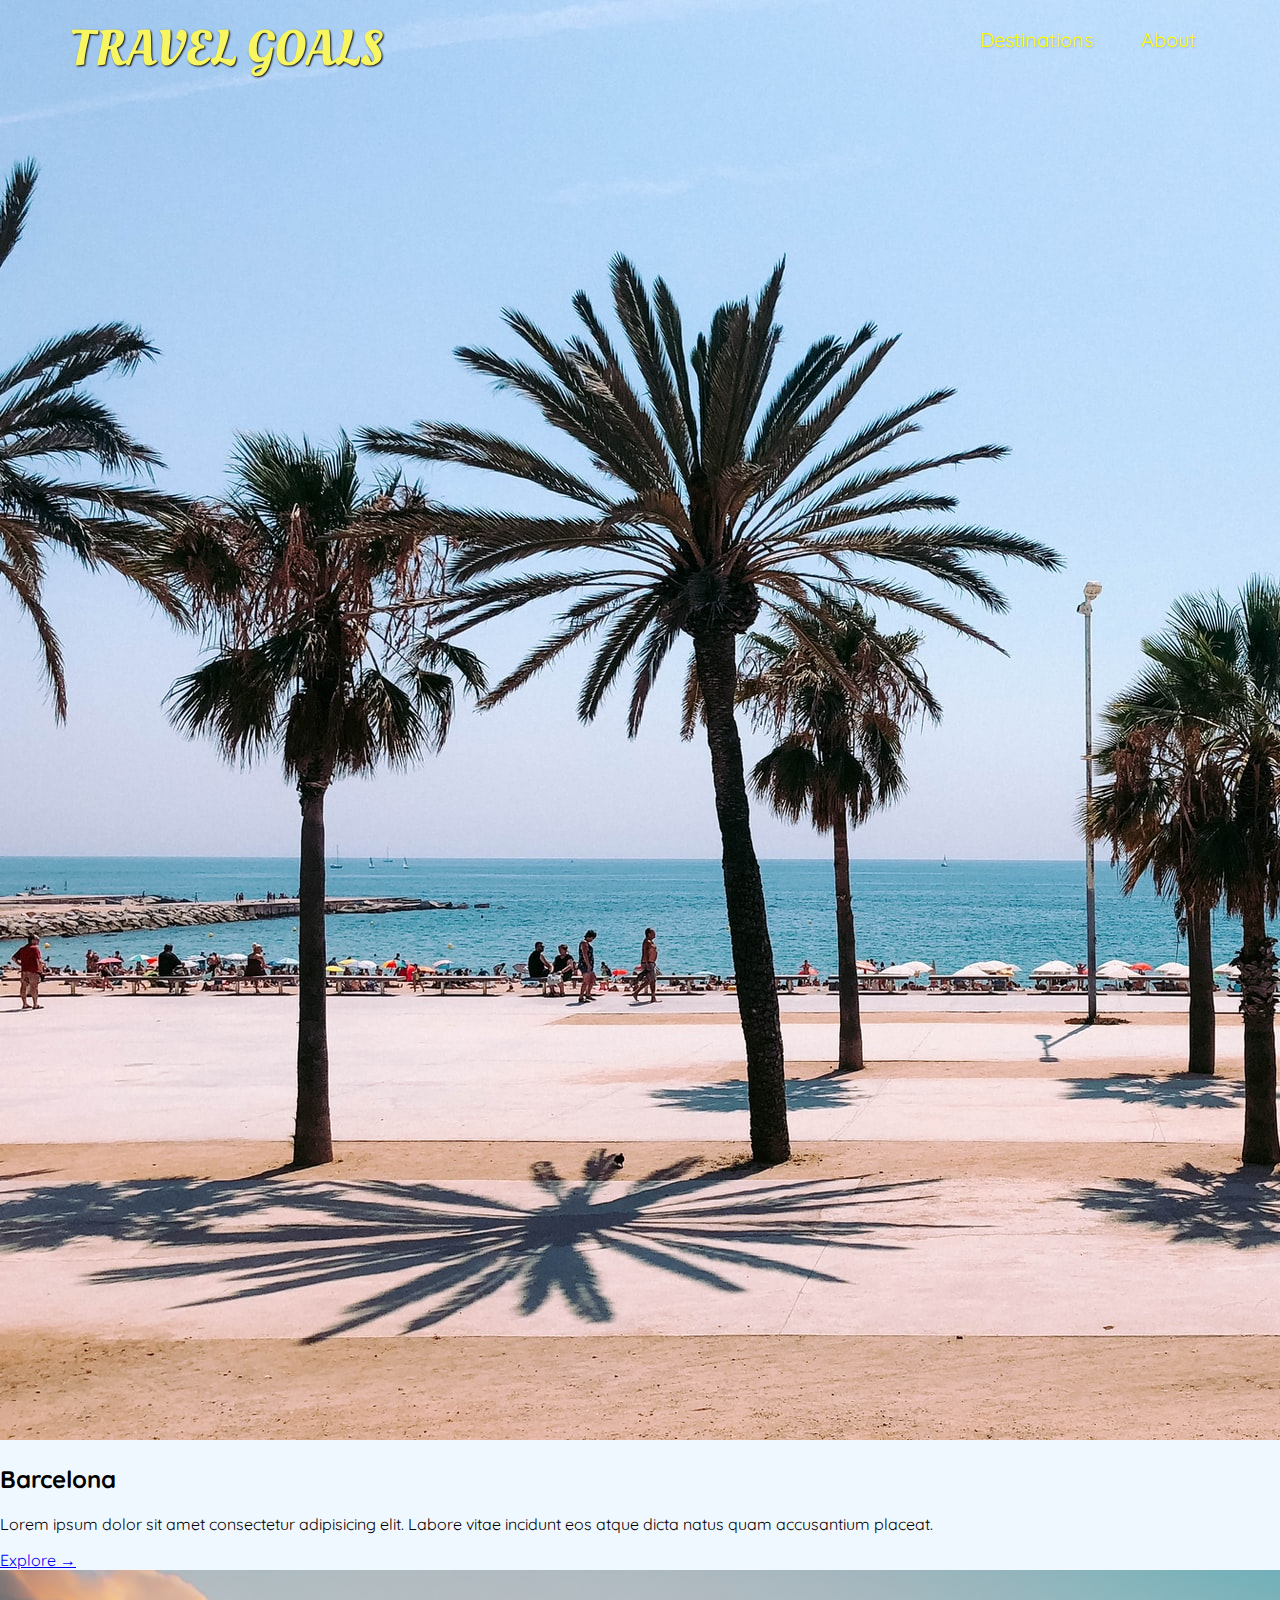
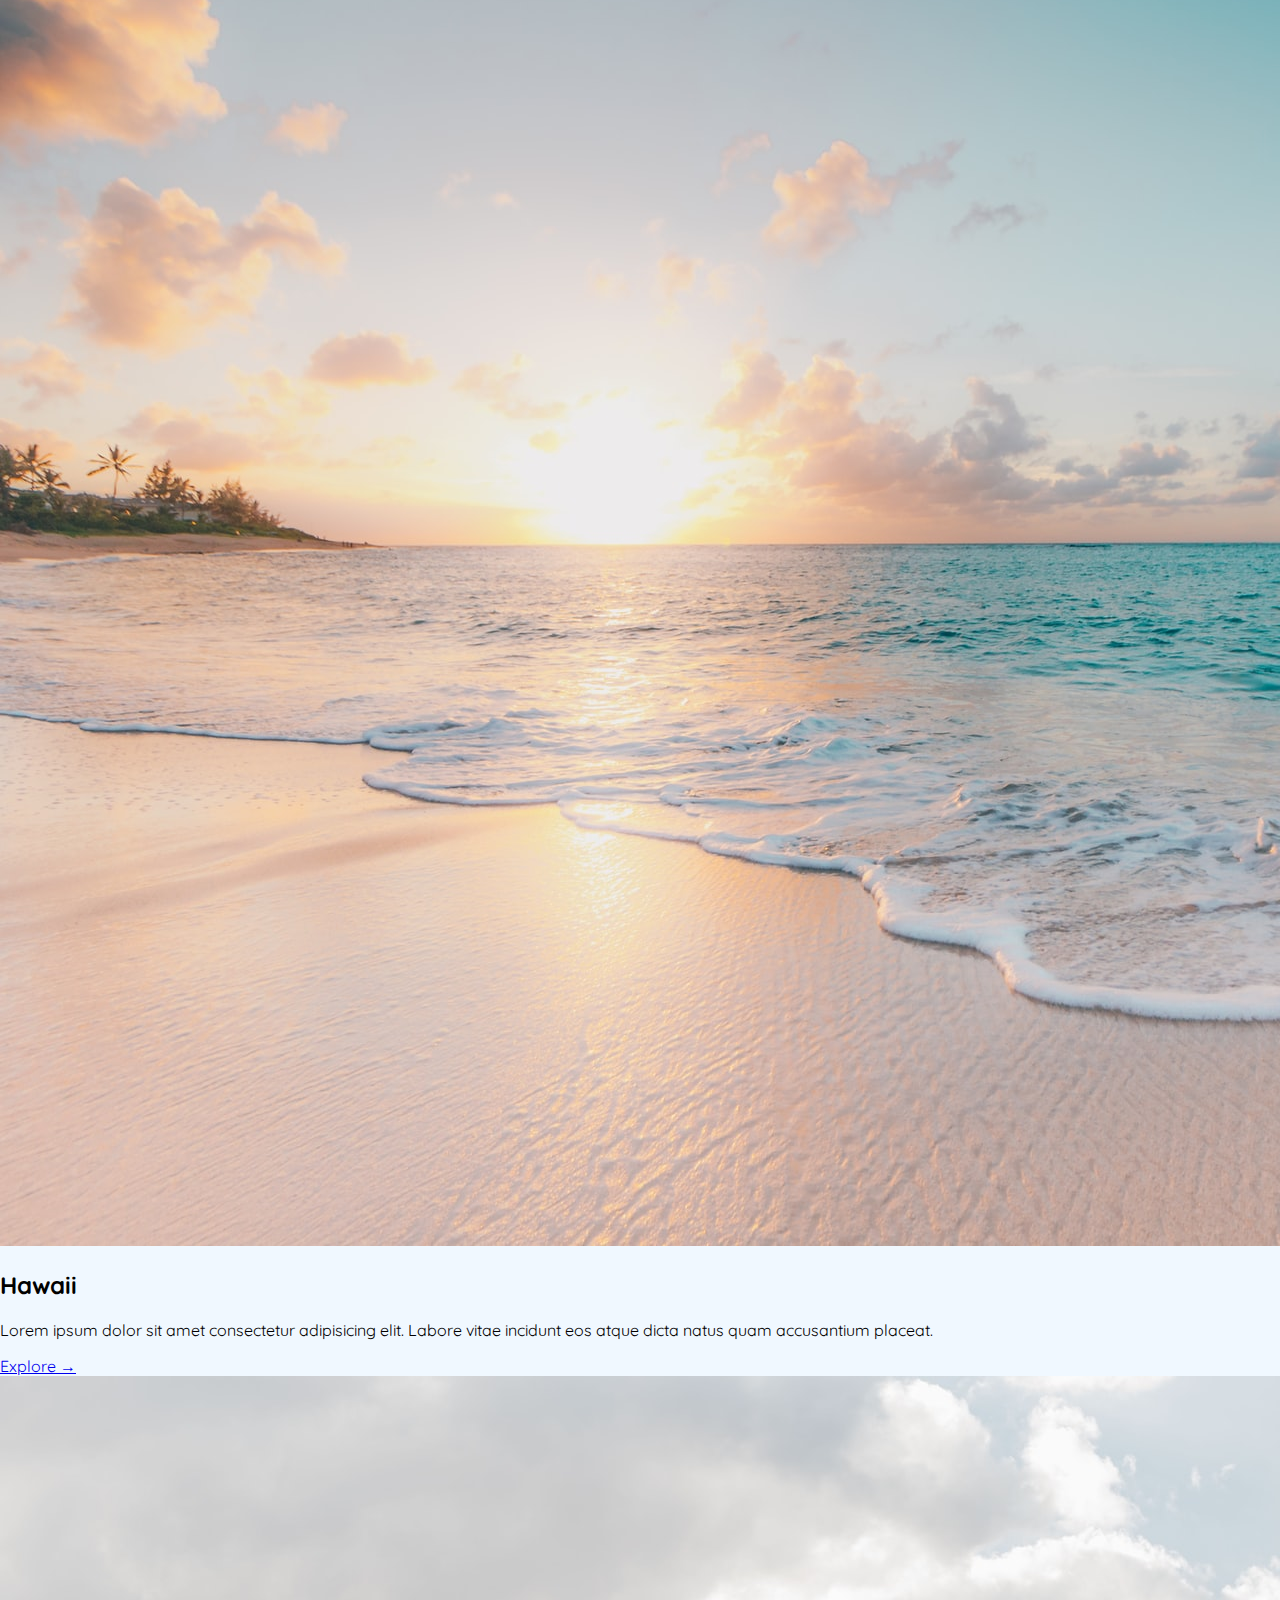
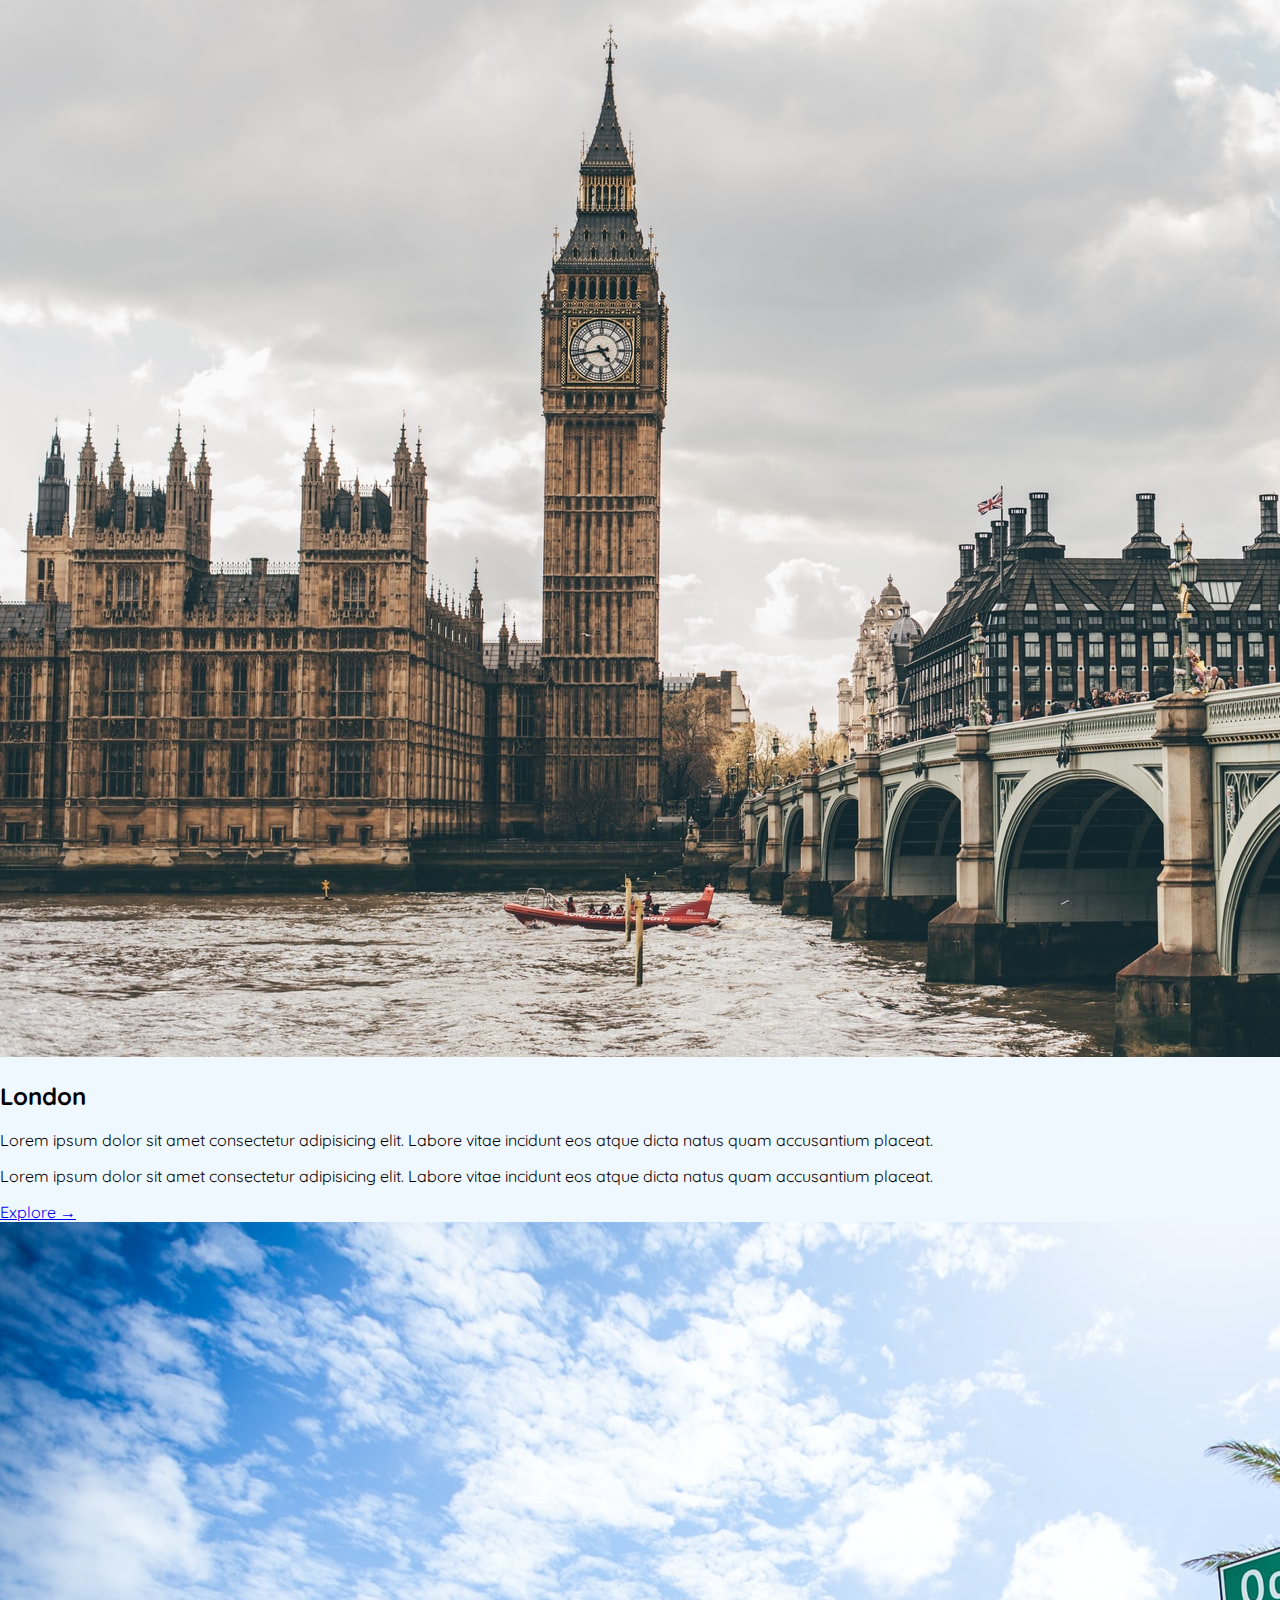
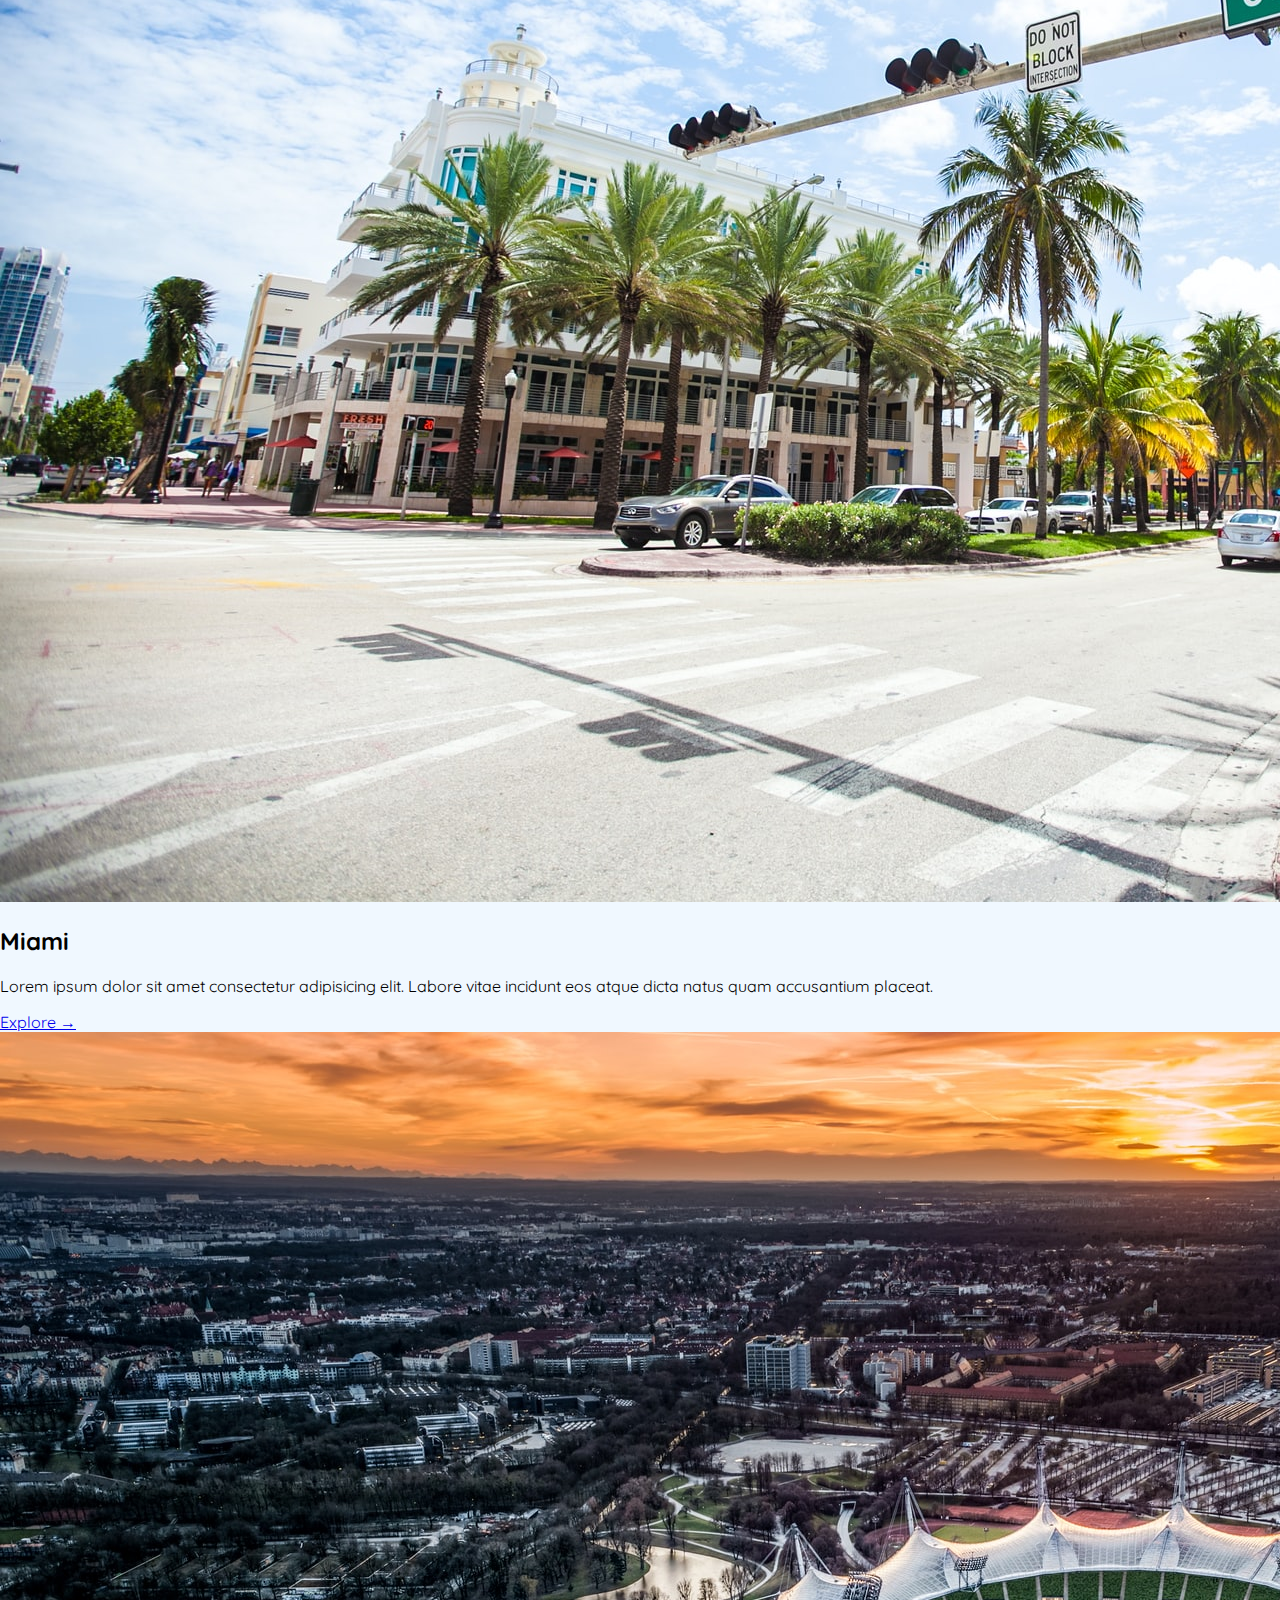
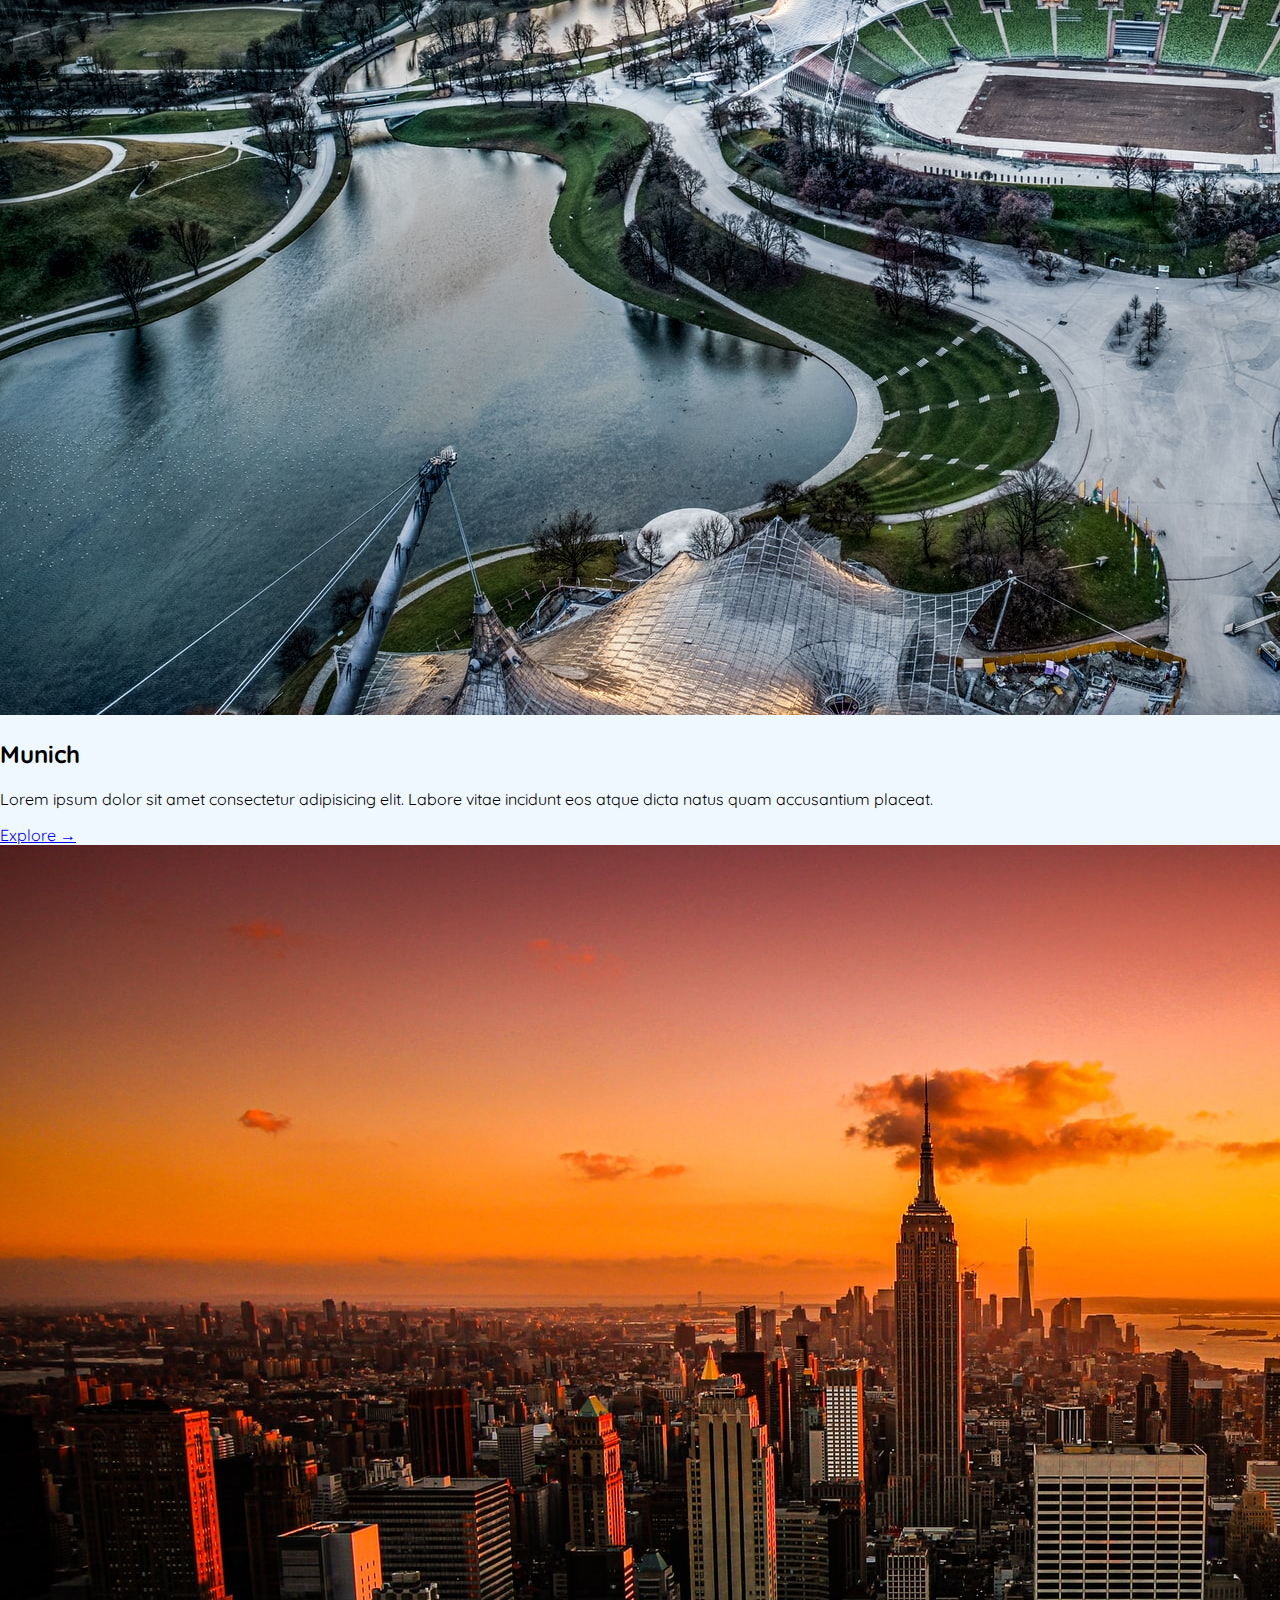
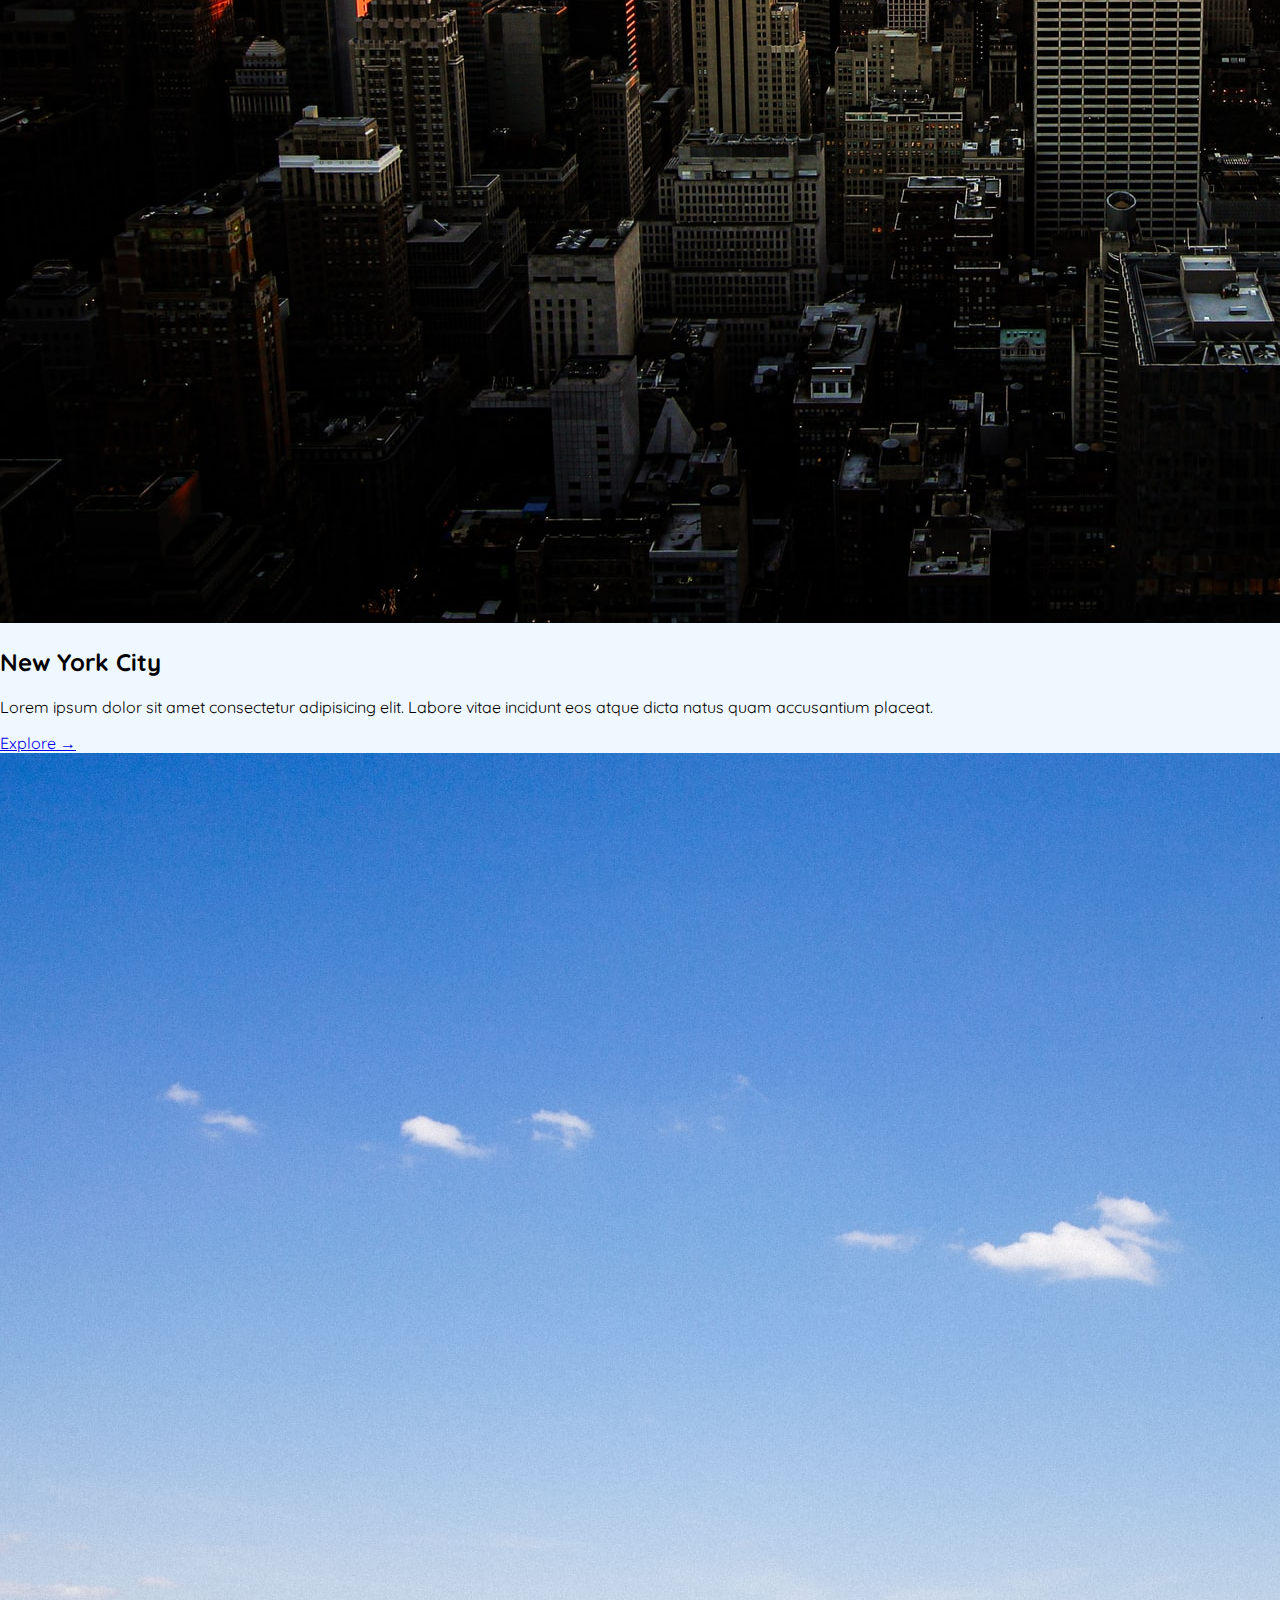
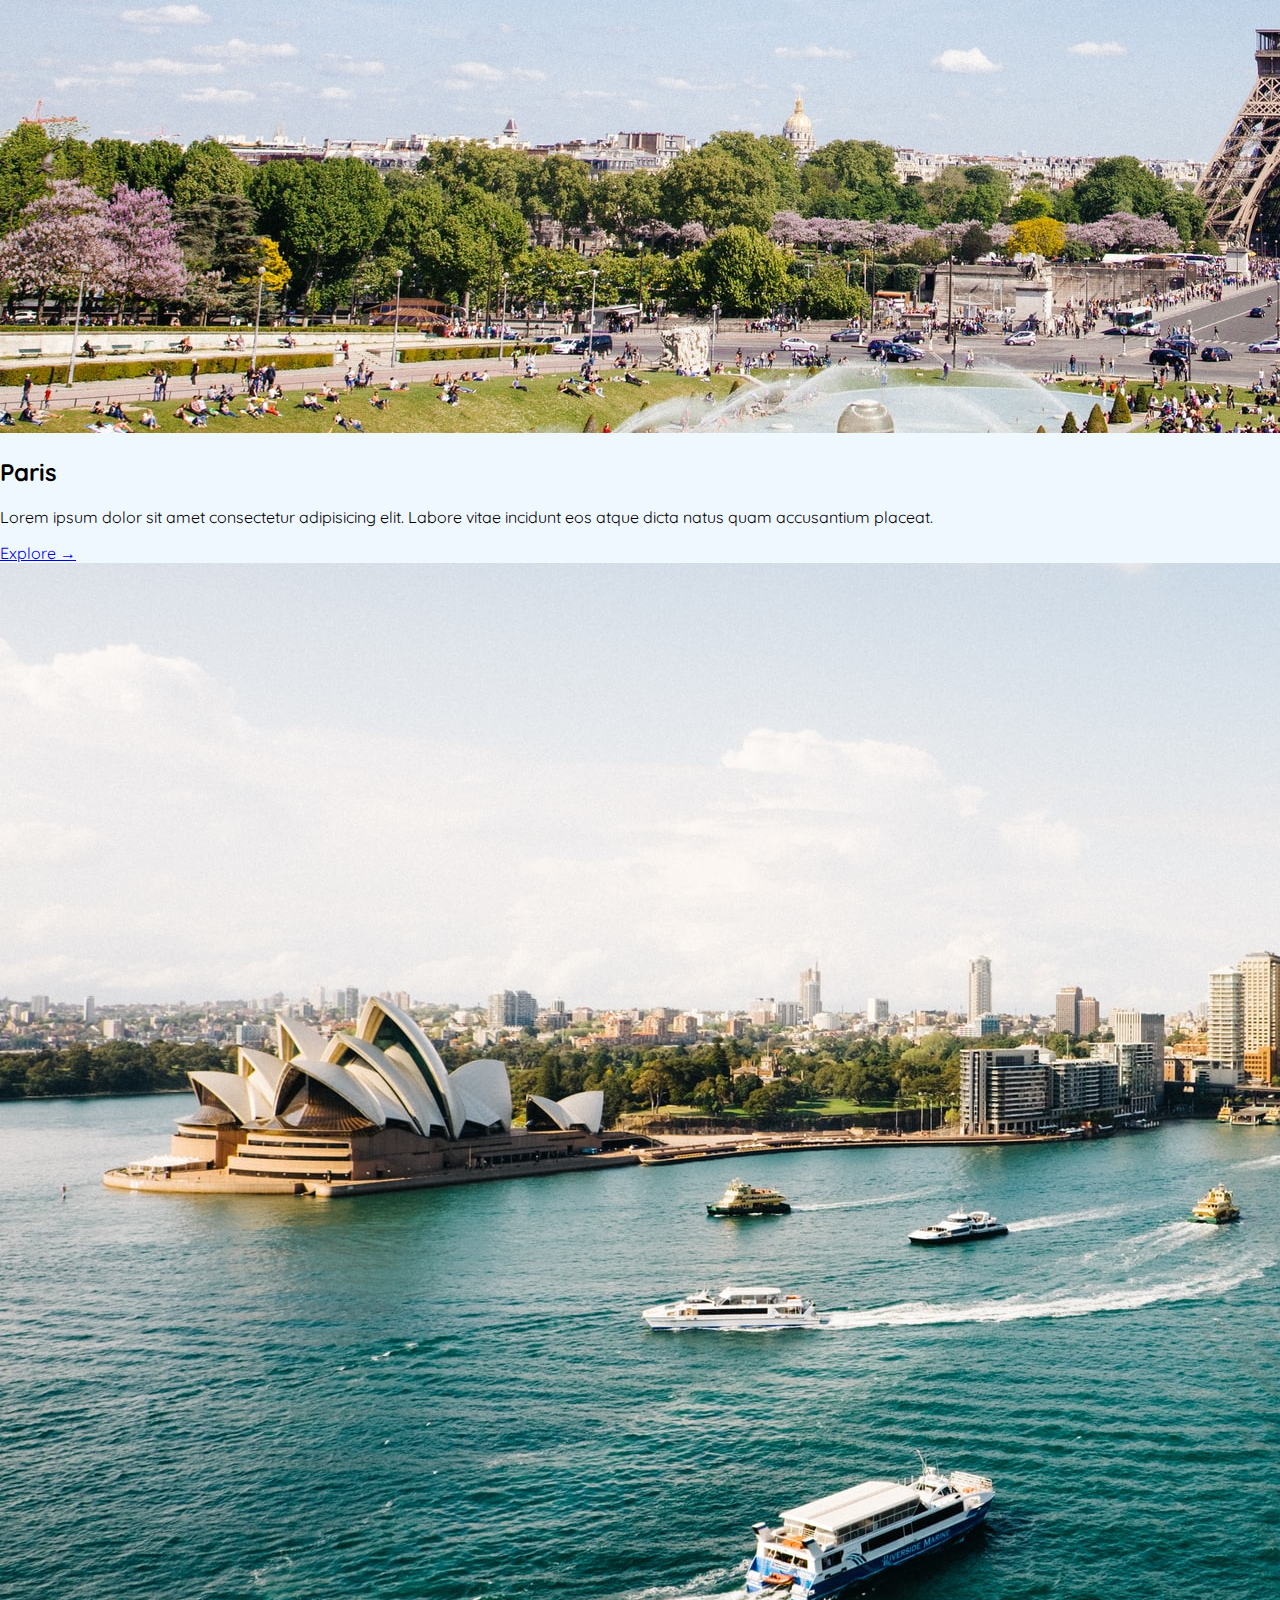
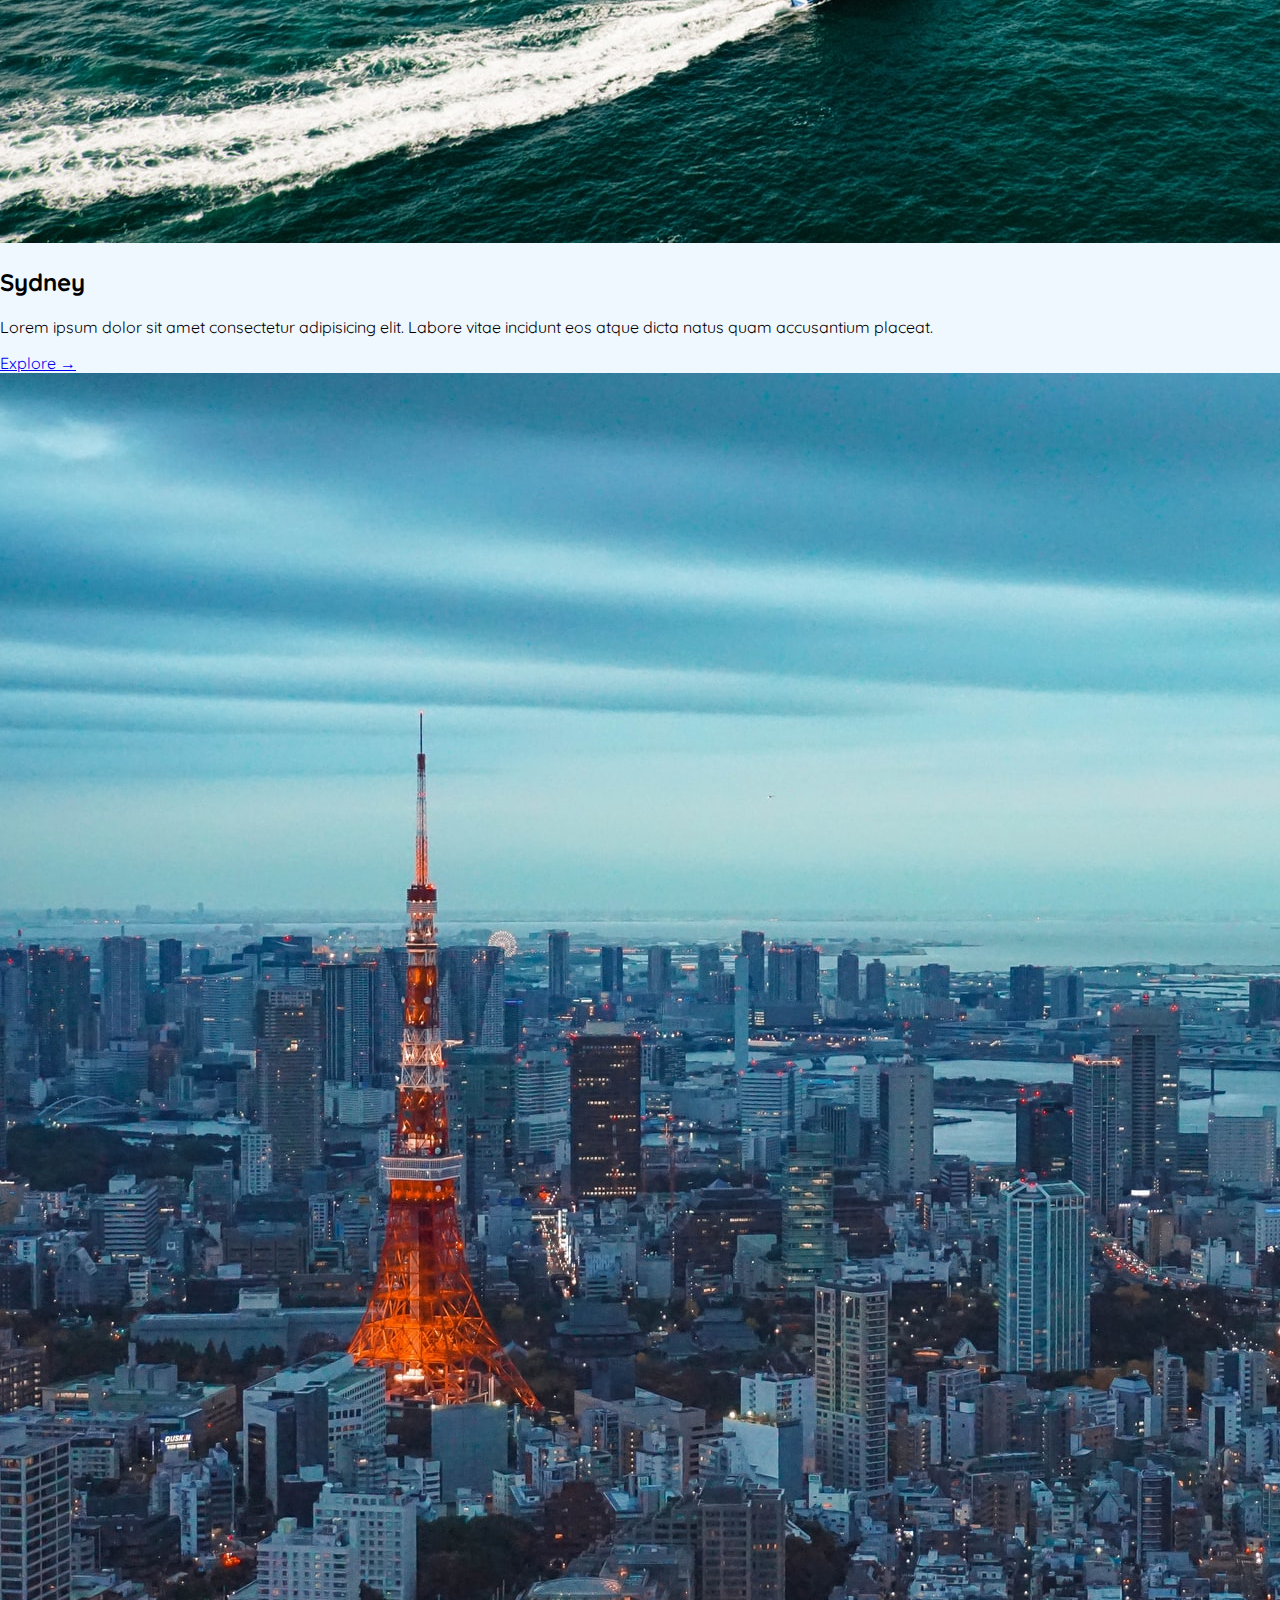
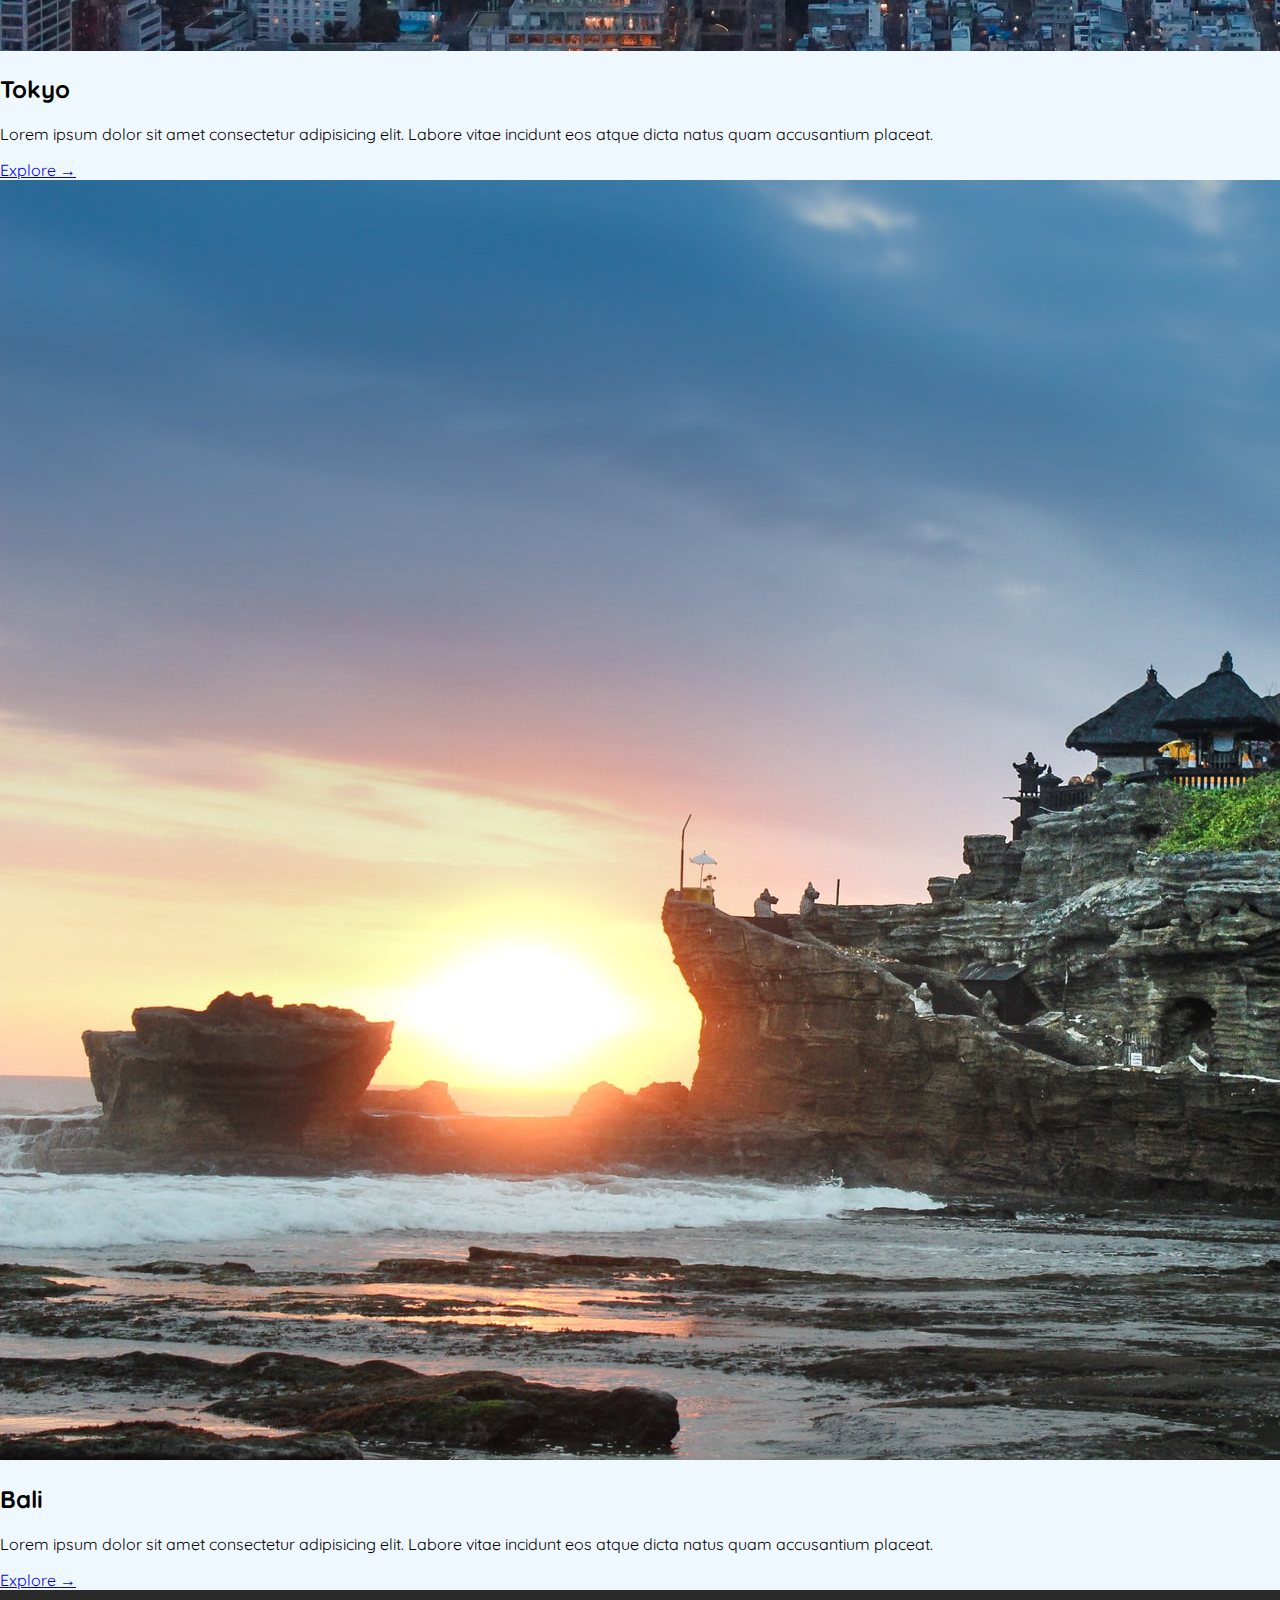
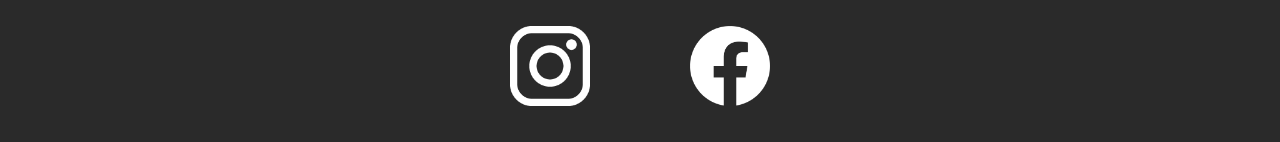
==== pages/places.html @ 1092f598 "Add content to places.html" ====
<!DOCTYPE html>
<html lang="en">

    <head>
        <meta charset="UTF-8">
        <meta
            http-equiv="X-UA-Compatible"
            content="IE=edge"
        >
        <meta
            name="viewport"
            content="width=device-width, initial-scale=1.0"
        >
        <link
            href="https://fonts.googleapis.com/css2?family=Raleway:wght@700&family=Oleo+Script:wght@700&family=Quicksand:wght@300;500;700&display=swap"
            rel="stylesheet"
        />
        <link
            rel="stylesheet"
            href="/styles/shared.css"
        >
        <link
            rel="stylesheet"
            href="/styles/places.css"
        >
        <title>Travel Goals</title>
    </head>

    <body>
        <header>
            <div class="page-logo"><a href="/index.html">Travel Goals</a></div>
            <nav>
                <ul>
                    <li><a href="/pages/places.html">Destinations</a></li>
                    <li><a href="">About</a></li>
                </ul>
            </nav>
        </header>
        <main>
            <ul>
                <li>
                    <img
                        src="/images/cities/barcelona.jpg"
                        alt="City of Barcelona"
                    />
                    <div class="item-content">
                        <div>
                            <h2>Barcelona</h2>
                            <p>
                                Lorem ipsum dolor sit amet consectetur adipisicing elit. Labore
                                vitae incidunt eos atque dicta natus quam accusantium placeat.
                            </p>
                        </div>
                        <div class="actions">
                            <a
                                href="https://en.wikipedia.org/wiki/Barcelona"
                                target="_blank"
                            >Explore &#x2192</a>
                        </div>
                    </div>
                </li>
                <li>
                    <img
                        src="/images/cities/hawaii.jpg"
                        alt="Hawaii beach"
                    />
                    <div class="item-content">
                        <div>
                            <h2>Hawaii</h2>
                            <p>
                                Lorem ipsum dolor sit amet consectetur adipisicing elit. Labore
                                vitae incidunt eos atque dicta natus quam accusantium placeat.
                            </p>
                        </div>
                        <div class="actions">
                            <a
                                href="hhttps://en.wikipedia.org/wiki/Hawaii"
                                target="_blank"
                            >Explore &#x2192</a>
                        </div>
                    </div>
                </li>
                <li>
                    <img
                        src="/images/cities/london.jpg"
                        alt="London city"
                    />
                    <div class="item-content">
                        <div>
                            <h2>London</h2>
                            <p>
                                Lorem ipsum dolor sit amet consectetur adipisicing elit. Labore
                                vitae incidunt eos atque dicta natus quam accusantium placeat.
                            </p>
                            <p>
                                Lorem ipsum dolor sit amet consectetur adipisicing elit. Labore
                                vitae incidunt eos atque dicta natus quam accusantium placeat.
                            </p>
                        </div>
                        <div class="actions">
                            <a
                                href="https://en.wikipedia.org/wiki/London"
                                target="_blank"
                            >Explore &#x2192</a>
                        </div>
                    </div>
                </li>
                <li>
                    <img
                        src="/images/cities/miami.jpg"
                        alt="Miami streets"
                    />
                    <div class="item-content">
                        <div>
                            <h2>Miami</h2>
                            <p>
                                Lorem ipsum dolor sit amet consectetur adipisicing elit. Labore
                                vitae incidunt eos atque dicta natus quam accusantium placeat.
                            </p>
                        </div>
                        <div class="actions">
                            <a
                                href="https://en.wikipedia.org/wiki/Miami"
                                target="_blank"
                            >Explore &#x2192</a>
                        </div>
                    </div>
                </li>
                <li>
                    <img
                        src="/images/cities/munich.jpg"
                        alt="Munich football stadium"
                    />
                    <div class="item-content">
                        <div>
                            <h2>Munich</h2>
                            <p>
                                Lorem ipsum dolor sit amet consectetur adipisicing elit. Labore
                                vitae incidunt eos atque dicta natus quam accusantium placeat.
                            </p>
                        </div>
                        <div class="actions">
                            <a
                                href="https://en.wikipedia.org/wiki/Munich"
                                target="_blank"
                            >Explore &#x2192</a>
                        </div>
                    </div>
                </li>
                <li>
                    <img
                        src="/images/cities/new-york-city.jpg"
                        alt="New York City skyline"
                    />
                    <div class="item-content">
                        <div>
                            <h2>New York City</h2>
                            <p>
                                Lorem ipsum dolor sit amet consectetur adipisicing elit. Labore
                                vitae incidunt eos atque dicta natus quam accusantium placeat.
                            </p>
                        </div>
                        <div class="actions">
                            <a
                                href="https://en.wikipedia.org/wiki/New_York_City"
                                target="_blank"
                            >Explore &#x2192</a>
                        </div>
                    </div>
                </li>
                <li>
                    <img
                        src="/images/cities/paris.jpg"
                        alt="Paris city"
                    />
                    <div class="item-content">
                        <div>
                            <h2>Paris</h2>
                            <p>
                                Lorem ipsum dolor sit amet consectetur adipisicing elit. Labore
                                vitae incidunt eos atque dicta natus quam accusantium placeat.
                            </p>
                        </div>
                        <div class="actions">
                            <a
                                href="https://en.wikipedia.org/wiki/Paris"
                                target="_blank"
                            >Explore &#x2192</a>
                        </div>
                    </div>
                </li>
                <li>
                    <img
                        src="/images/cities/sydney.jpg"
                        alt="Sydney beach"
                    />
                    <div class="item-content">
                        <div>
                            <h2>Sydney</h2>
                            <p>
                                Lorem ipsum dolor sit amet consectetur adipisicing elit. Labore
                                vitae incidunt eos atque dicta natus quam accusantium placeat.
                            </p>
                        </div>
                        <div class="actions">
                            <a
                                href="https://en.wikipedia.org/wiki/Sydney"
                                target="_blank"
                            >Explore &#x2192</a>
                        </div>
                    </div>
                </li>
                <li>
                    <img
                        src="/images/cities/tokyo.jpg"
                        alt="Tokyo skyline"
                    />
                    <div class="item-content">
                        <div>
                            <h2>Tokyo</h2>
                            <p>
                                Lorem ipsum dolor sit amet consectetur adipisicing elit. Labore
                                vitae incidunt eos atque dicta natus quam accusantium placeat.
                            </p>
                        </div>
                        <div class="actions">
                            <a
                                href="https://en.wikipedia.org/wiki/Tokyo"
                                target="_blank"
                            >Explore &#x2192</a>
                        </div>
                    </div>
                </li>
                <li>
                    <img
                        src="/images/cities/bali.jpg"
                        alt="Bali beach"
                    />
                    <div class="item-content">
                        <div>
                            <h2>Bali</h2>
                            <p>
                                Lorem ipsum dolor sit amet consectetur adipisicing elit. Labore
                                vitae incidunt eos atque dicta natus quam accusantium placeat.
                            </p>
                        </div>
                        <div class="actions">
                            <a
                                href="https://en.wikipedia.org/wiki/Bali"
                                target="_blank"
                            >Explore &#x2192</a>
                        </div>
                    </div>
                </li>
            </ul>
        </main>
        <footer>
            <ul>
                <li>
                    <a
                        href="https://www.instagram.com"
                        target="_blank"
                    >
                        <img
                            src="/images/social/insta.png"
                            alt="instagram logo"
                        >
                    </a>
                </li>
                <li>
                    <a
                        href="https://www.facebook.com"
                        target="_blank"
                    >
                        <img
                            src="/images/social/facebook.png"
                            alt="facebook logo"
                        >
                    </a>
                </li>
            </ul>
        </footer>
    </body>

</html>
---- styles/shared.css ----
body {
    font-family: "Quicksand", sans-serif;
    background-color: aliceblue;
    margin: 0;
    padding: 0;
}

ul {
    list-style: none;
    margin: 0;
    padding: 0;
}

header {
    display: flex;
    justify-content: space-between;
    padding: 15px 60px;
    position: absolute;
    width: 100%;
    box-sizing: border-box;
}

.page-logo a {
    padding: 10px;
    font-family: "Oleo Script", sans-serif;
    color: rgb(248, 246, 96);
    font-size: 50px;
    text-decoration: none;
    text-transform: uppercase;
    text-shadow: 1px 1px 2px rgb(0, 0, 0);
}

header ul {
    display: flex;
    justify-content: space-between;
}

header li {
    margin: 12px;
    font-size: 20px;
}

header a {
    color: rgb(255, 251, 0);
    text-decoration: none;
    padding: 12px;
    text-shadow: 1px 1px 2px rgba(0, 0, 0, 0.2);
    border-radius: 6px;
}

header a:hover {
    color: rgb(77, 77, 77);
    background-color: yellow;
}

footer {
    background-color: rgb(42, 42, 42);
    padding: 36px 0;
}

footer ul {
    display: flex;
    justify-content: center;
}

footer li {
    width: 80px;
    height: 80px;
    margin: 0 50px;
}

footer img {
    width: 100%;
    height: 100%;
}
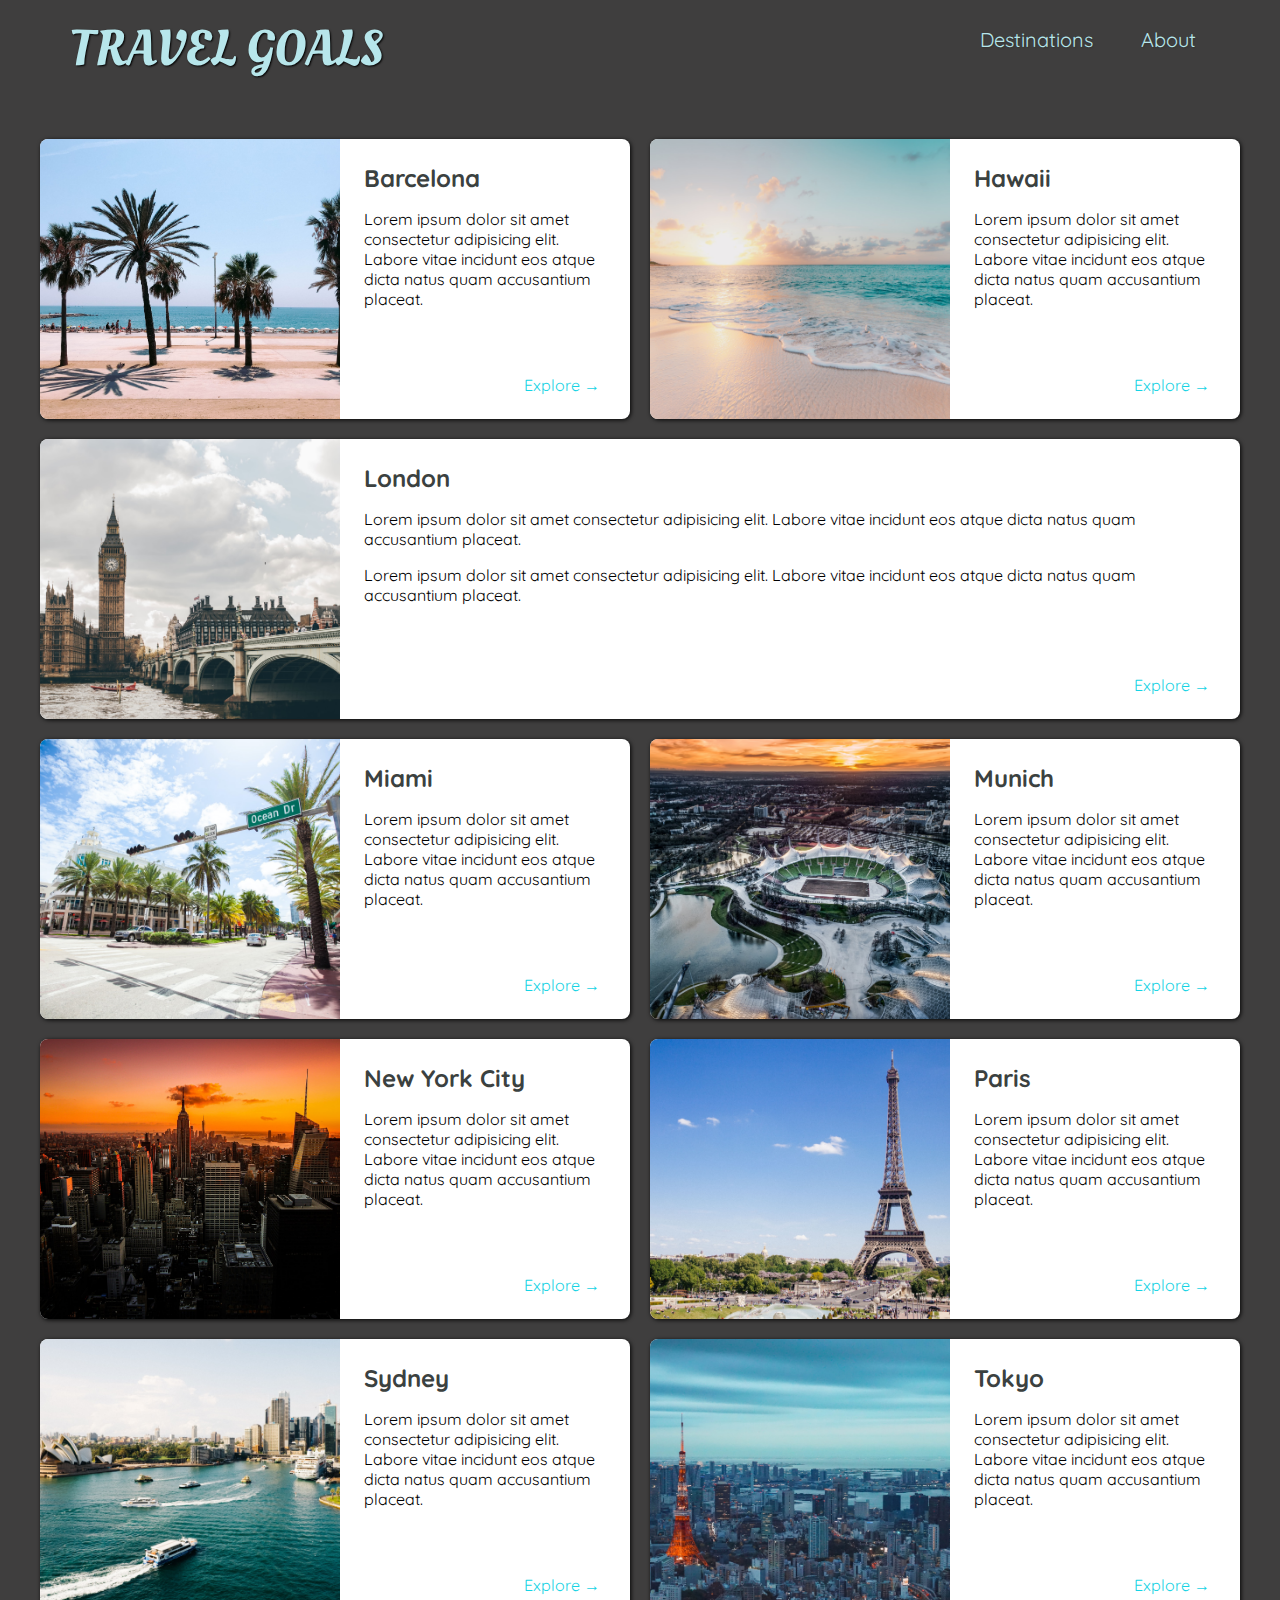
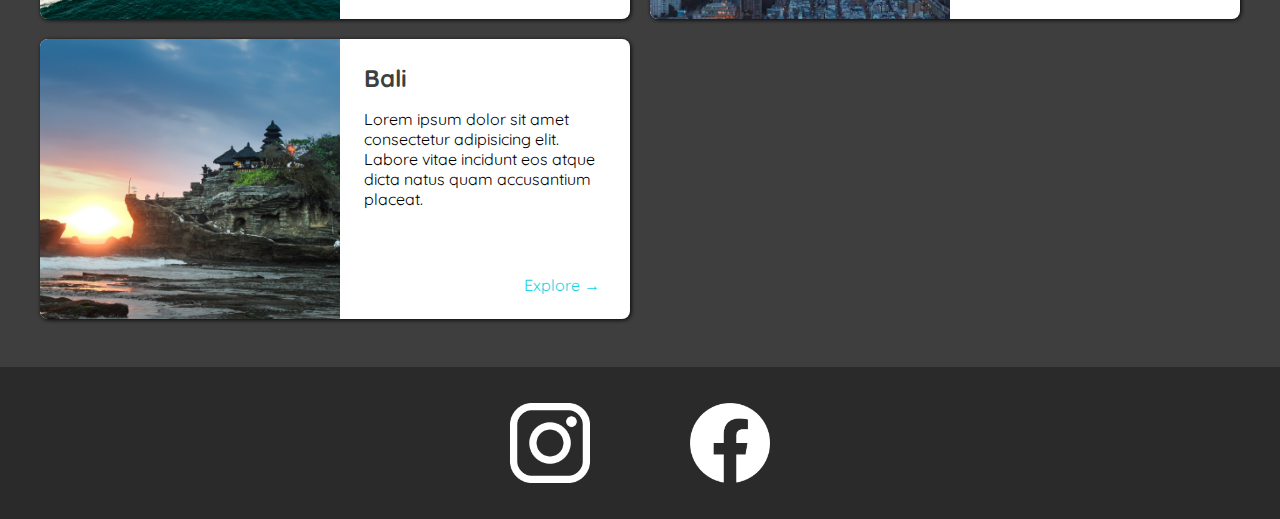
==== commit df26457b: "applied flex grid to align elements" ====
--- a/pages/places.html
+++ b/pages/places.html
@@ -74,7 +74,7 @@
                         </div>
                         <div class="actions">
                             <a
-                                href="hhttps://en.wikipedia.org/wiki/Hawaii"
+                                href="https://en.wikipedia.org/wiki/Hawaii"
                                 target="_blank"
                             >Explore &#x2192</a>
                         </div>
--- a/styles/shared.css
+++ b/styles/shared.css
@@ -48,7 +48,7 @@
     border-radius: 6px;
 }
 
-header a:hover {
+header nav a:hover {
     color: rgb(77, 77, 77);
     background-color: yellow;
 }
--- a/styles/places.css
+++ b/styles/places.css
@@ -0,0 +1,73 @@
+body {
+    background-color: rgb(63, 62, 62);
+}
+
+header {
+    position: static;
+}
+
+.page-logo a {
+    color: rgb(183, 230, 235);
+}
+
+header a {
+    color: rgb(183, 230, 235);
+}
+
+header nav a:hover {
+    background-color: rgb(183, 230, 235);
+    color: rgb(59, 59, 59);
+}
+
+main ul {
+    width: 1200px;
+    margin: 40px auto 48px auto;
+    display: grid;
+    grid-template-columns: 1fr 1fr;
+    gap: 20px 20px;
+}
+
+li:nth-of-type(3) {
+    grid-column: 1 / span 2;
+}
+
+main li {
+    display: flex;
+    background-color: rgb(255, 255, 255);
+    border-radius: 8px;
+    box-shadow: 1px 1px 4px rgba(0, 0, 0, 0.9);
+    overflow: hidden;
+}
+
+main li img {
+    width: 300px;
+    height: 280px;
+    object-fit: cover;
+}
+
+.item-content {
+    display: flex;
+    flex-direction: column;
+    justify-content: space-between;
+    padding: 24px;
+}
+
+.item-content h2 {
+    color: rgb(59, 65, 64);
+    margin: 0;
+}
+
+.actions a {
+    color: rgb(22, 211, 228);
+    padding: 6px;
+    text-decoration: none;
+    border-radius: 8px;
+}
+
+.actions a:hover {
+    background-color: rgb(235, 253, 255);
+}
+
+.actions {
+    text-align: right;
+}